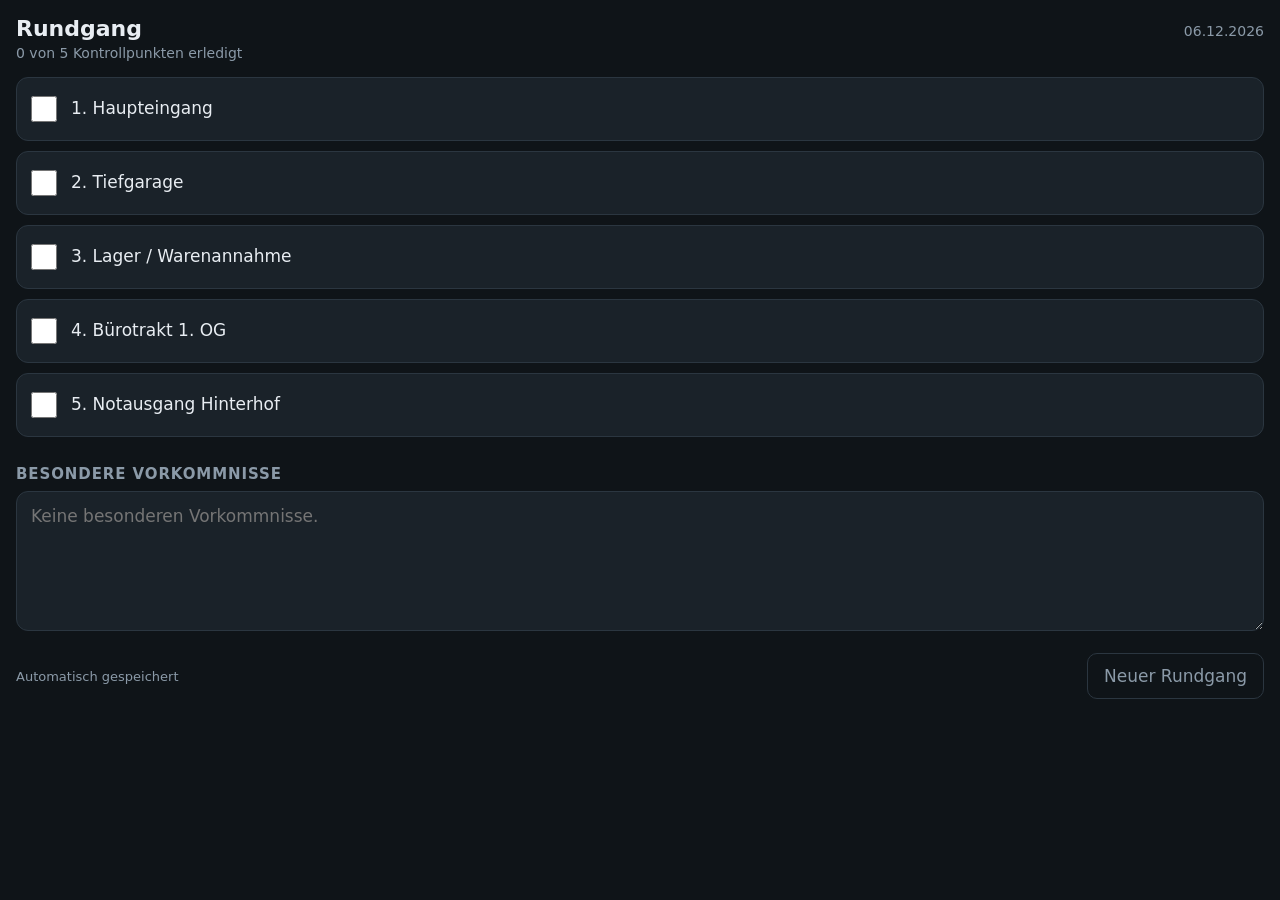
==== index.html @ 2cffe793 "Erste Version der Rundgang-App Einfache Web-App fuer Sicherheitsrundgaenge, die im Handy-Browser lae" ====
<!DOCTYPE html>
<html lang="de">
<head>
<meta charset="utf-8">
<meta name="viewport" content="width=device-width, initial-scale=1, viewport-fit=cover">
<meta name="theme-color" content="#0f1418">
<title>Rundgang</title>
<link rel="manifest" href="manifest.webmanifest">
<link rel="icon" href="icon.svg" type="image/svg+xml">
<style>
  :root {
    --bg: #0f1418;
    --card: #1a2229;
    --card-done: #16301f;
    --line: #2b3640;
    --text: #e8edf2;
    --muted: #8b9aa8;
    --accent: #35c46a;
  }

  * { box-sizing: border-box; }

  body {
    margin: 0;
    padding: 16px 16px calc(32px + env(safe-area-inset-bottom));
    background: var(--bg);
    color: var(--text);
    font-family: system-ui, -apple-system, "Segoe UI", Roboto, sans-serif;
    font-size: 17px;
    -webkit-text-size-adjust: 100%;
  }

  header {
    display: flex;
    align-items: baseline;
    justify-content: space-between;
    gap: 12px;
    margin-bottom: 4px;
  }

  h1 { font-size: 22px; margin: 0; }

  #datum { color: var(--muted); font-size: 14px; }

  #fortschritt {
    color: var(--muted);
    font-size: 14px;
    margin: 0 0 16px;
  }

  /* --- Kontrollpunkte --- */
  ul { list-style: none; margin: 0; padding: 0; }

  li { margin-bottom: 10px; }

  label {
    display: flex;
    align-items: center;
    gap: 14px;
    background: var(--card);
    border: 1px solid var(--line);
    border-radius: 12px;
    padding: 16px 14px;
    cursor: pointer;
    /* Große Fläche = mit Handschuhen bedienbar */
    min-height: 64px;
    -webkit-tap-highlight-color: transparent;
  }

  input[type="checkbox"] {
    width: 26px;
    height: 26px;
    flex: 0 0 auto;
    accent-color: var(--accent);
    margin: 0;
  }

  .punkt { display: flex; flex-direction: column; gap: 2px; }

  .name { line-height: 1.3; }

  .zeit { font-size: 13px; color: var(--muted); }

  label:has(input:checked) {
    background: var(--card-done);
    border-color: var(--accent);
  }

  label:has(input:checked) .name {
    color: var(--muted);
    text-decoration: line-through;
  }

  /* --- Vorkommnisse --- */
  h2 {
    font-size: 15px;
    text-transform: uppercase;
    letter-spacing: .06em;
    color: var(--muted);
    margin: 28px 0 8px;
  }

  textarea {
    width: 100%;
    min-height: 140px;
    background: var(--card);
    border: 1px solid var(--line);
    border-radius: 12px;
    color: var(--text);
    font: inherit;
    padding: 14px;
    resize: vertical;
  }

  textarea:focus, input:focus-visible, button:focus-visible {
    outline: 2px solid var(--accent);
    outline-offset: 2px;
  }

  footer {
    display: flex;
    align-items: center;
    justify-content: space-between;
    gap: 12px;
    margin-top: 18px;
  }

  #status { color: var(--muted); font-size: 13px; }

  button {
    background: transparent;
    color: var(--muted);
    border: 1px solid var(--line);
    border-radius: 10px;
    padding: 12px 16px;
    font: inherit;
    cursor: pointer;
  }
</style>
</head>
<body>

<header>
  <h1>Rundgang</h1>
  <span id="datum"></span>
</header>
<p id="fortschritt"></p>

<ul id="liste"></ul>

<h2>Besondere Vorkommnisse</h2>
<textarea id="vorkommnisse" placeholder="Keine besonderen Vorkommnisse."></textarea>

<footer>
  <span id="status">Automatisch gespeichert</span>
  <button id="neu" type="button">Neuer Rundgang</button>
</footer>

<script>
// Die 5 Kontrollpunkte. Zum Ändern einfach die Texte hier anpassen.
const KONTROLLPUNKTE = [
  "Haupteingang",
  "Tiefgarage",
  "Lager / Warenannahme",
  "Bürotrakt 1. OG",
  "Notausgang Hinterhof"
];

const SPEICHER = "rundgang.v1";
const liste = document.getElementById("liste");
const feldVorkommnisse = document.getElementById("vorkommnisse");
const fortschritt = document.getElementById("fortschritt");

// Gespeicherten Stand laden – sonst leerer Rundgang.
let daten = laden();

function laden() {
  try {
    const roh = localStorage.getItem(SPEICHER);
    if (roh) return JSON.parse(roh);
  } catch (e) {
    // Kaputte Daten ignorieren und frisch anfangen.
  }
  return leererRundgang();
}

function leererRundgang() {
  return {
    begonnen: new Date().toISOString(),
    punkte: KONTROLLPUNKTE.map(name => ({ name, erledigt: false, zeit: null })),
    vorkommnisse: ""
  };
}

function speichern() {
  localStorage.setItem(SPEICHER, JSON.stringify(daten));
}

function uhrzeit(iso) {
  return new Date(iso).toLocaleTimeString("de-DE", { hour: "2-digit", minute: "2-digit" });
}

function zeichnen() {
  document.getElementById("datum").textContent =
    new Date(daten.begonnen).toLocaleDateString("de-DE", {
      day: "2-digit", month: "2-digit", year: "numeric"
    });

  liste.replaceChildren();

  daten.punkte.forEach((punkt, i) => {
    const li = document.createElement("li");
    const label = document.createElement("label");

    const box = document.createElement("input");
    box.type = "checkbox";
    box.checked = punkt.erledigt;
    box.addEventListener("change", () => abhaken(i, box.checked));

    const spalte = document.createElement("div");
    spalte.className = "punkt";

    const name = document.createElement("span");
    name.className = "name";
    name.textContent = (i + 1) + ". " + punkt.name;

    const zeit = document.createElement("span");
    zeit.className = "zeit";
    zeit.textContent = punkt.zeit ? "kontrolliert um " + uhrzeit(punkt.zeit) + " Uhr" : "";

    spalte.append(name, zeit);
    label.append(box, spalte);
    li.append(label);
    liste.append(li);
  });

  const erledigt = daten.punkte.filter(p => p.erledigt).length;
  fortschritt.textContent = erledigt + " von " + daten.punkte.length + " Kontrollpunkten erledigt";
}

function abhaken(i, erledigt) {
  daten.punkte[i].erledigt = erledigt;
  // Uhrzeit festhalten – ein Haken ohne Zeitstempel ist als Nachweis wertlos.
  daten.punkte[i].zeit = erledigt ? new Date().toISOString() : null;
  speichern();
  zeichnen();
}

feldVorkommnisse.addEventListener("input", () => {
  daten.vorkommnisse = feldVorkommnisse.value;
  speichern();
});

document.getElementById("neu").addEventListener("click", () => {
  if (!confirm("Neuen Rundgang starten? Der aktuelle Stand wird gelöscht.")) return;
  daten = leererRundgang();
  feldVorkommnisse.value = "";
  speichern();
  zeichnen();
});

feldVorkommnisse.value = daten.vorkommnisse || "";
zeichnen();

// Service Worker: macht die App offline nutzbar (Tiefgarage, Keller, kein Netz).
if ("serviceWorker" in navigator) {
  navigator.serviceWorker.register("sw.js").catch(() => {});
}
</script>
</body>
</html>
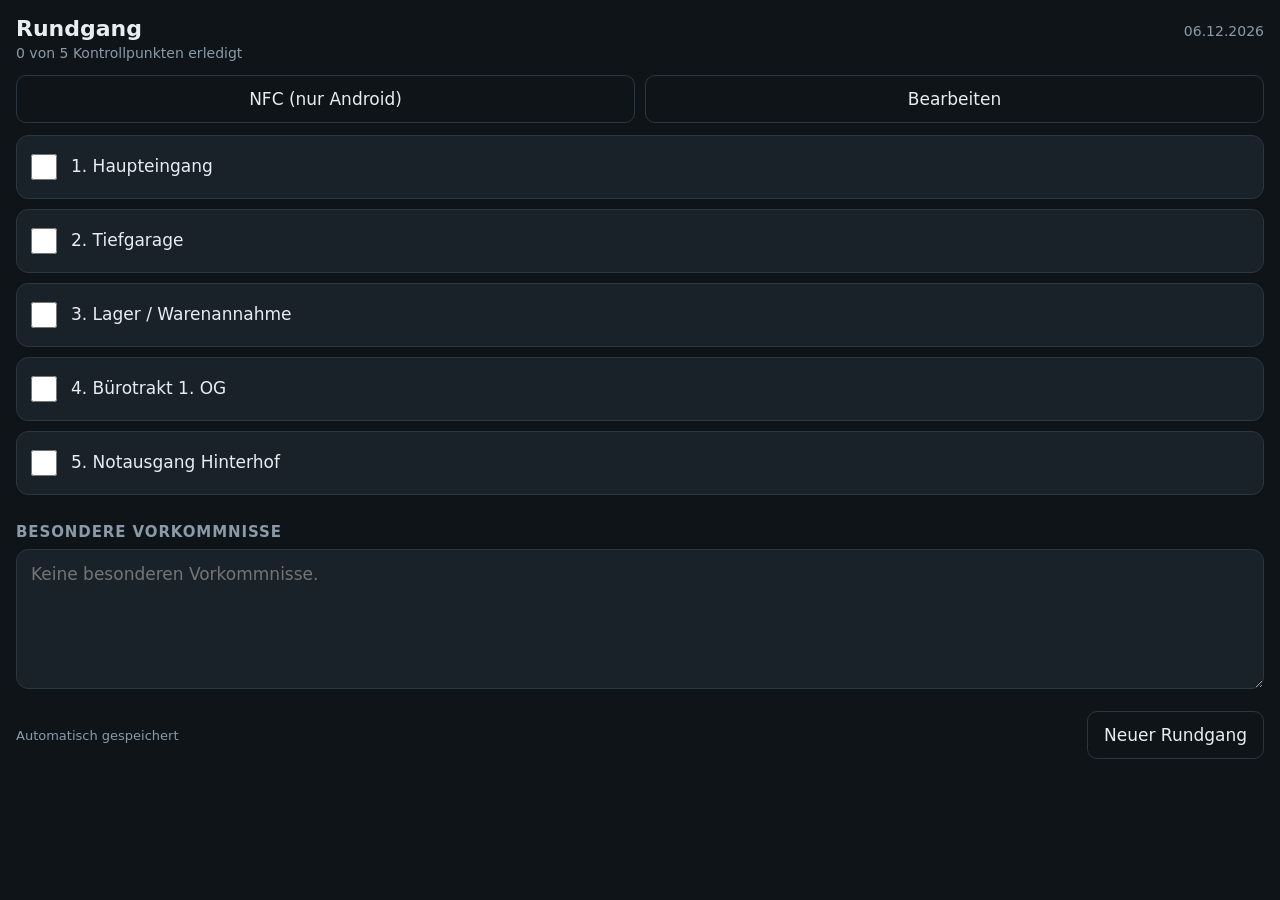
==== commit 4cd26330: "NFC-Kontrollpunkte und Bearbeiten-Modus Kontrollpunkte sind jetzt in der App selbst pflegbar und koe" ====
--- a/index.html
+++ b/index.html
@@ -7,136 +7,7 @@
 <title>Rundgang</title>
 <link rel="manifest" href="manifest.webmanifest">
 <link rel="icon" href="icon.svg" type="image/svg+xml">
-<style>
-  :root {
-    --bg: #0f1418;
-    --card: #1a2229;
-    --card-done: #16301f;
-    --line: #2b3640;
-    --text: #e8edf2;
-    --muted: #8b9aa8;
-    --accent: #35c46a;
-  }
-
-  * { box-sizing: border-box; }
-
-  body {
-    margin: 0;
-    padding: 16px 16px calc(32px + env(safe-area-inset-bottom));
-    background: var(--bg);
-    color: var(--text);
-    font-family: system-ui, -apple-system, "Segoe UI", Roboto, sans-serif;
-    font-size: 17px;
-    -webkit-text-size-adjust: 100%;
-  }
-
-  header {
-    display: flex;
-    align-items: baseline;
-    justify-content: space-between;
-    gap: 12px;
-    margin-bottom: 4px;
-  }
-
-  h1 { font-size: 22px; margin: 0; }
-
-  #datum { color: var(--muted); font-size: 14px; }
-
-  #fortschritt {
-    color: var(--muted);
-    font-size: 14px;
-    margin: 0 0 16px;
-  }
-
-  /* --- Kontrollpunkte --- */
-  ul { list-style: none; margin: 0; padding: 0; }
-
-  li { margin-bottom: 10px; }
-
-  label {
-    display: flex;
-    align-items: center;
-    gap: 14px;
-    background: var(--card);
-    border: 1px solid var(--line);
-    border-radius: 12px;
-    padding: 16px 14px;
-    cursor: pointer;
-    /* Große Fläche = mit Handschuhen bedienbar */
-    min-height: 64px;
-    -webkit-tap-highlight-color: transparent;
-  }
-
-  input[type="checkbox"] {
-    width: 26px;
-    height: 26px;
-    flex: 0 0 auto;
-    accent-color: var(--accent);
-    margin: 0;
-  }
-
-  .punkt { display: flex; flex-direction: column; gap: 2px; }
-
-  .name { line-height: 1.3; }
-
-  .zeit { font-size: 13px; color: var(--muted); }
-
-  label:has(input:checked) {
-    background: var(--card-done);
-    border-color: var(--accent);
-  }
-
-  label:has(input:checked) .name {
-    color: var(--muted);
-    text-decoration: line-through;
-  }
-
-  /* --- Vorkommnisse --- */
-  h2 {
-    font-size: 15px;
-    text-transform: uppercase;
-    letter-spacing: .06em;
-    color: var(--muted);
-    margin: 28px 0 8px;
-  }
-
-  textarea {
-    width: 100%;
-    min-height: 140px;
-    background: var(--card);
-    border: 1px solid var(--line);
-    border-radius: 12px;
-    color: var(--text);
-    font: inherit;
-    padding: 14px;
-    resize: vertical;
-  }
-
-  textarea:focus, input:focus-visible, button:focus-visible {
-    outline: 2px solid var(--accent);
-    outline-offset: 2px;
-  }
-
-  footer {
-    display: flex;
-    align-items: center;
-    justify-content: space-between;
-    gap: 12px;
-    margin-top: 18px;
-  }
-
-  #status { color: var(--muted); font-size: 13px; }
-
-  button {
-    background: transparent;
-    color: var(--muted);
-    border: 1px solid var(--line);
-    border-radius: 10px;
-    padding: 12px 16px;
-    font: inherit;
-    cursor: pointer;
-  }
-</style>
+<link rel="stylesheet" href="styles.css">
 </head>
 <body>
 
@@ -146,7 +17,16 @@
 </header>
 <p id="fortschritt"></p>
 
+<div id="nfcLeiste">
+  <button id="nfcScan" type="button" aria-pressed="false">NFC-Scan starten</button>
+  <button id="bearbeiten" type="button" aria-pressed="false">Bearbeiten</button>
+</div>
+
+<p id="meldung" role="status"></p>
+
 <ul id="liste"></ul>
+
+<button id="punktHinzu" class="klein" type="button" hidden>+ Kontrollpunkt hinzufügen</button>
 
 <h2>Besondere Vorkommnisse</h2>
 <textarea id="vorkommnisse" placeholder="Keine besonderen Vorkommnisse."></textarea>
@@ -156,116 +36,6 @@
   <button id="neu" type="button">Neuer Rundgang</button>
 </footer>
 
-<script>
-// Die 5 Kontrollpunkte. Zum Ändern einfach die Texte hier anpassen.
-const KONTROLLPUNKTE = [
-  "Haupteingang",
-  "Tiefgarage",
-  "Lager / Warenannahme",
-  "Bürotrakt 1. OG",
-  "Notausgang Hinterhof"
-];
-
-const SPEICHER = "rundgang.v1";
-const liste = document.getElementById("liste");
-const feldVorkommnisse = document.getElementById("vorkommnisse");
-const fortschritt = document.getElementById("fortschritt");
-
-// Gespeicherten Stand laden – sonst leerer Rundgang.
-let daten = laden();
-
-function laden() {
-  try {
-    const roh = localStorage.getItem(SPEICHER);
-    if (roh) return JSON.parse(roh);
-  } catch (e) {
-    // Kaputte Daten ignorieren und frisch anfangen.
-  }
-  return leererRundgang();
-}
-
-function leererRundgang() {
-  return {
-    begonnen: new Date().toISOString(),
-    punkte: KONTROLLPUNKTE.map(name => ({ name, erledigt: false, zeit: null })),
-    vorkommnisse: ""
-  };
-}
-
-function speichern() {
-  localStorage.setItem(SPEICHER, JSON.stringify(daten));
-}
-
-function uhrzeit(iso) {
-  return new Date(iso).toLocaleTimeString("de-DE", { hour: "2-digit", minute: "2-digit" });
-}
-
-function zeichnen() {
-  document.getElementById("datum").textContent =
-    new Date(daten.begonnen).toLocaleDateString("de-DE", {
-      day: "2-digit", month: "2-digit", year: "numeric"
-    });
-
-  liste.replaceChildren();
-
-  daten.punkte.forEach((punkt, i) => {
-    const li = document.createElement("li");
-    const label = document.createElement("label");
-
-    const box = document.createElement("input");
-    box.type = "checkbox";
-    box.checked = punkt.erledigt;
-    box.addEventListener("change", () => abhaken(i, box.checked));
-
-    const spalte = document.createElement("div");
-    spalte.className = "punkt";
-
-    const name = document.createElement("span");
-    name.className = "name";
-    name.textContent = (i + 1) + ". " + punkt.name;
-
-    const zeit = document.createElement("span");
-    zeit.className = "zeit";
-    zeit.textContent = punkt.zeit ? "kontrolliert um " + uhrzeit(punkt.zeit) + " Uhr" : "";
-
-    spalte.append(name, zeit);
-    label.append(box, spalte);
-    li.append(label);
-    liste.append(li);
-  });
-
-  const erledigt = daten.punkte.filter(p => p.erledigt).length;
-  fortschritt.textContent = erledigt + " von " + daten.punkte.length + " Kontrollpunkten erledigt";
-}
-
-function abhaken(i, erledigt) {
-  daten.punkte[i].erledigt = erledigt;
-  // Uhrzeit festhalten – ein Haken ohne Zeitstempel ist als Nachweis wertlos.
-  daten.punkte[i].zeit = erledigt ? new Date().toISOString() : null;
-  speichern();
-  zeichnen();
-}
-
-feldVorkommnisse.addEventListener("input", () => {
-  daten.vorkommnisse = feldVorkommnisse.value;
-  speichern();
-});
-
-document.getElementById("neu").addEventListener("click", () => {
-  if (!confirm("Neuen Rundgang starten? Der aktuelle Stand wird gelöscht.")) return;
-  daten = leererRundgang();
-  feldVorkommnisse.value = "";
-  speichern();
-  zeichnen();
-});
-
-feldVorkommnisse.value = daten.vorkommnisse || "";
-zeichnen();
-
-// Service Worker: macht die App offline nutzbar (Tiefgarage, Keller, kein Netz).
-if ("serviceWorker" in navigator) {
-  navigator.serviceWorker.register("sw.js").catch(() => {});
-}
-</script>
+<script src="app.js"></script>
 </body>
 </html>
--- a/styles.css
+++ b/styles.css
@@ -0,0 +1,177 @@
+:root {
+  --bg: #0f1418;
+  --card: #1a2229;
+  --card-done: #16301f;
+  --line: #2b3640;
+  --text: #e8edf2;
+  --muted: #8b9aa8;
+  --accent: #35c46a;
+  --warn: #e0a33a;
+}
+
+* { box-sizing: border-box; }
+
+body {
+  margin: 0;
+  padding: 16px 16px calc(32px + env(safe-area-inset-bottom));
+  background: var(--bg);
+  color: var(--text);
+  font-family: system-ui, -apple-system, "Segoe UI", Roboto, sans-serif;
+  font-size: 17px;
+  -webkit-text-size-adjust: 100%;
+}
+
+header {
+  display: flex;
+  align-items: baseline;
+  justify-content: space-between;
+  gap: 12px;
+}
+
+h1 { font-size: 22px; margin: 0; }
+
+#datum { color: var(--muted); font-size: 14px; }
+
+#fortschritt { color: var(--muted); font-size: 14px; margin: 4px 0 14px; }
+
+/* --- Knöpfe --- */
+button {
+  background: transparent;
+  color: var(--text);
+  border: 1px solid var(--line);
+  border-radius: 10px;
+  padding: 12px 16px;
+  font: inherit;
+  cursor: pointer;
+  min-height: 48px;
+  -webkit-tap-highlight-color: transparent;
+}
+
+button.haupt {
+  background: var(--accent);
+  border-color: var(--accent);
+  color: #08130c;
+  font-weight: 600;
+  width: 100%;
+}
+
+button.klein {
+  min-height: 40px;
+  padding: 8px 12px;
+  font-size: 15px;
+  color: var(--muted);
+}
+
+button.gefahr { color: #e07070; border-color: #4a2b2b; }
+
+button[aria-pressed="true"] { border-color: var(--accent); color: var(--accent); }
+
+button:focus-visible, input:focus-visible, textarea:focus-visible {
+  outline: 2px solid var(--accent);
+  outline-offset: 2px;
+}
+
+/* --- NFC-Leiste --- */
+#nfcLeiste { display: flex; gap: 10px; margin-bottom: 12px; }
+
+#nfcLeiste button { flex: 1; }
+
+#meldung {
+  display: none;
+  background: var(--card);
+  border: 1px solid var(--line);
+  border-left: 4px solid var(--accent);
+  border-radius: 8px;
+  padding: 12px 14px;
+  font-size: 15px;
+  margin-bottom: 12px;
+}
+
+#meldung.sichtbar { display: block; }
+
+#meldung.warnung { border-left-color: var(--warn); }
+
+/* --- Kontrollpunkte --- */
+ul { list-style: none; margin: 0; padding: 0; }
+
+li { margin-bottom: 10px; }
+
+.zeile {
+  display: flex;
+  align-items: center;
+  gap: 14px;
+  background: var(--card);
+  border: 1px solid var(--line);
+  border-radius: 12px;
+  padding: 14px;
+  min-height: 64px;
+}
+
+label.zeile { cursor: pointer; -webkit-tap-highlight-color: transparent; }
+
+input[type="checkbox"] {
+  width: 26px;
+  height: 26px;
+  flex: 0 0 auto;
+  accent-color: var(--accent);
+  margin: 0;
+}
+
+.punkt { display: flex; flex-direction: column; gap: 2px; min-width: 0; flex: 1; }
+
+.name { line-height: 1.3; overflow-wrap: anywhere; }
+
+.zeit { font-size: 13px; color: var(--muted); }
+
+label.zeile:has(input:checked) { background: var(--card-done); border-color: var(--accent); }
+
+label.zeile:has(input:checked) .name { color: var(--muted); text-decoration: line-through; }
+
+/* --- Bearbeiten-Modus --- */
+.zeile input[type="text"] {
+  flex: 1;
+  min-width: 0;
+  background: #0d1216;
+  border: 1px solid var(--line);
+  border-radius: 8px;
+  color: var(--text);
+  font: inherit;
+  padding: 10px;
+}
+
+.tagZeile { display: flex; gap: 8px; margin-top: 8px; flex-wrap: wrap; }
+
+.tagInfo { font-size: 13px; color: var(--muted); align-self: center; }
+
+.tagInfo.hat { color: var(--accent); }
+
+/* --- Vorkommnisse --- */
+h2 {
+  font-size: 15px;
+  text-transform: uppercase;
+  letter-spacing: .06em;
+  color: var(--muted);
+  margin: 28px 0 8px;
+}
+
+textarea {
+  width: 100%;
+  min-height: 140px;
+  background: var(--card);
+  border: 1px solid var(--line);
+  border-radius: 12px;
+  color: var(--text);
+  font: inherit;
+  padding: 14px;
+  resize: vertical;
+}
+
+footer {
+  display: flex;
+  align-items: center;
+  justify-content: space-between;
+  gap: 12px;
+  margin-top: 18px;
+}
+
+#status { color: var(--muted); font-size: 13px; }
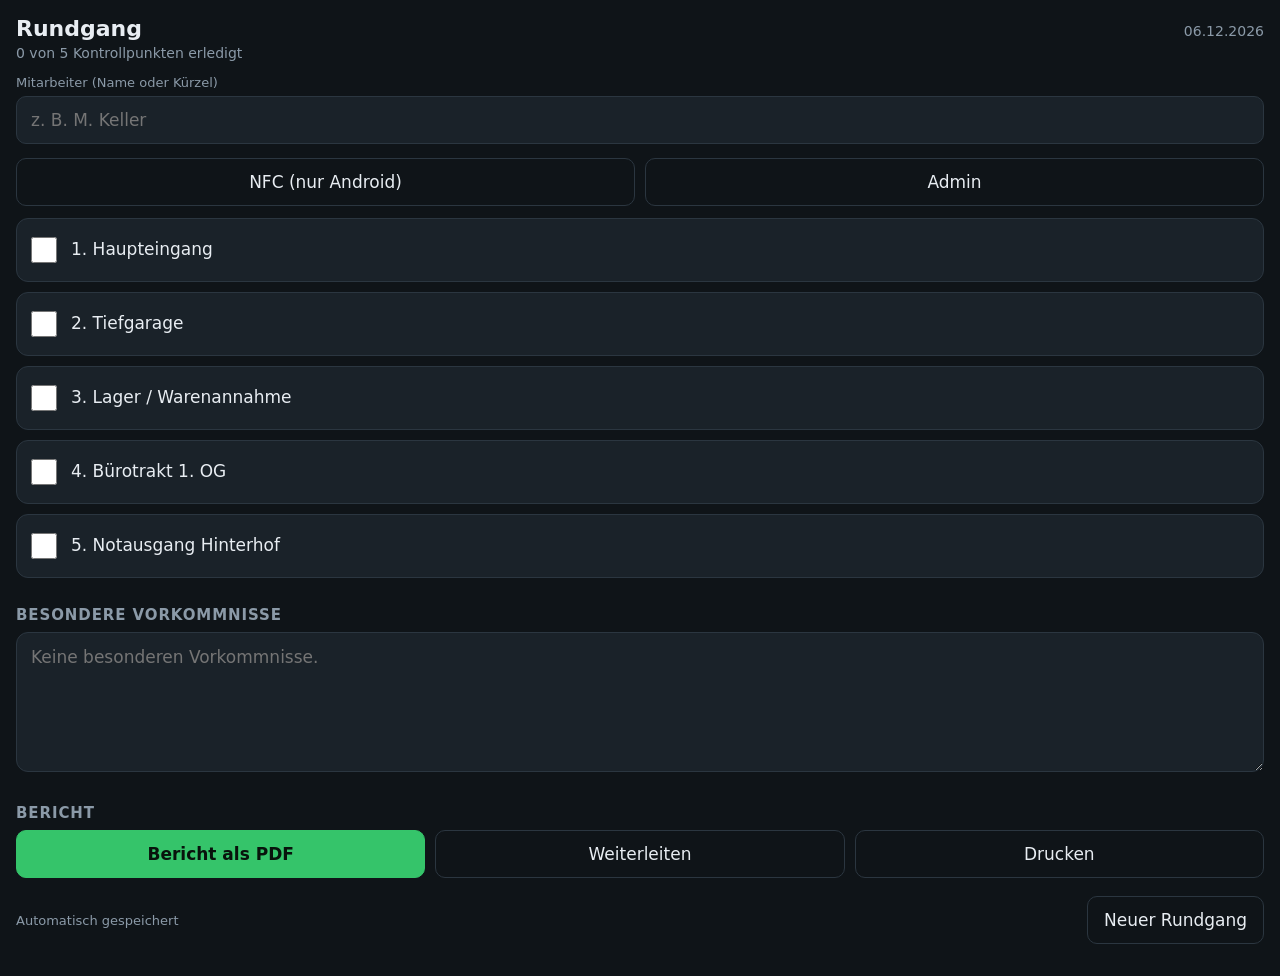
==== commit 97a17d70: "Admin-PIN, Mitarbeitername und Bericht als PDF - Admin-Bereich mit PIN (Standard 1234, aenderbar): K" ====
--- a/index.html
+++ b/index.html
@@ -11,31 +11,57 @@
 </head>
 <body>
 
-<header>
-  <h1>Rundgang</h1>
-  <span id="datum"></span>
-</header>
-<p id="fortschritt"></p>
+<div id="app">
+  <header>
+    <div>
+      <h1>Rundgang</h1>
+      <span id="objekt"></span>
+    </div>
+    <span id="datum"></span>
+  </header>
+  <p id="fortschritt"></p>
 
-<div id="nfcLeiste">
-  <button id="nfcScan" type="button" aria-pressed="false">NFC-Scan starten</button>
-  <button id="bearbeiten" type="button" aria-pressed="false">Bearbeiten</button>
+  <label class="feld" for="mitarbeiter">Mitarbeiter (Name oder Kürzel)</label>
+  <input id="mitarbeiter" type="text" autocomplete="name" placeholder="z. B. M. Keller">
+
+  <div class="knopfreihe">
+    <button id="nfcScan" type="button" aria-pressed="false">NFC-Scan starten</button>
+    <button id="admin" type="button" aria-pressed="false">Admin</button>
+  </div>
+
+  <p id="meldung" role="status"></p>
+
+  <ul id="liste"></ul>
+
+  <div id="adminBereich" hidden>
+    <button id="punktHinzu" class="klein" type="button">+ Kontrollpunkt hinzufügen</button>
+    <div class="knopfreihe umbruch">
+      <button id="objektAendern" class="klein" type="button">Objekt ändern</button>
+      <button id="pinAendern" class="klein" type="button">PIN ändern</button>
+      <button id="abmelden" class="klein" type="button">Abmelden</button>
+    </div>
+  </div>
+
+  <h2>Besondere Vorkommnisse</h2>
+  <textarea id="vorkommnisse" placeholder="Keine besonderen Vorkommnisse."></textarea>
+
+  <h2>Bericht</h2>
+  <div class="knopfreihe umbruch">
+    <button id="pdf" class="haupt" type="button">Bericht als PDF</button>
+    <button id="teilen" type="button">Weiterleiten</button>
+    <button id="drucken" type="button">Drucken</button>
+  </div>
+
+  <footer>
+    <span id="status">Automatisch gespeichert</span>
+    <button id="neu" type="button">Neuer Rundgang</button>
+  </footer>
 </div>
 
-<p id="meldung" role="status"></p>
+<!-- Wird nur beim Drucken sichtbar und vorher mit dem Bericht gefüllt. -->
+<div id="druck" aria-hidden="true"></div>
 
-<ul id="liste"></ul>
-
-<button id="punktHinzu" class="klein" type="button" hidden>+ Kontrollpunkt hinzufügen</button>
-
-<h2>Besondere Vorkommnisse</h2>
-<textarea id="vorkommnisse" placeholder="Keine besonderen Vorkommnisse."></textarea>
-
-<footer>
-  <span id="status">Automatisch gespeichert</span>
-  <button id="neu" type="button">Neuer Rundgang</button>
-</footer>
-
+<script src="pdf.js"></script>
 <script src="app.js"></script>
 </body>
 </html>
--- a/styles.css
+++ b/styles.css
@@ -30,7 +30,29 @@
 
 h1 { font-size: 22px; margin: 0; }
 
-#datum { color: var(--muted); font-size: 14px; }
+#objekt { color: var(--muted); font-size: 14px; }
+
+#datum { color: var(--muted); font-size: 14px; white-space: nowrap; }
+
+/* --- Mitarbeiterfeld --- */
+label.feld {
+  display: block;
+  font-size: 13px;
+  color: var(--muted);
+  margin-bottom: 6px;
+}
+
+#mitarbeiter {
+  width: 100%;
+  background: var(--card);
+  border: 1px solid var(--line);
+  border-radius: 10px;
+  color: var(--text);
+  font: inherit;
+  padding: 12px 14px;
+  margin-bottom: 14px;
+  min-height: 48px;
+}
 
 #fortschritt { color: var(--muted); font-size: 14px; margin: 4px 0 14px; }
 
@@ -71,10 +93,23 @@
   outline-offset: 2px;
 }
 
-/* --- NFC-Leiste --- */
-#nfcLeiste { display: flex; gap: 10px; margin-bottom: 12px; }
-
-#nfcLeiste button { flex: 1; }
+/* --- Knopfreihen --- */
+.knopfreihe { display: flex; gap: 10px; margin-bottom: 12px; }
+
+.knopfreihe button { flex: 1; }
+
+.knopfreihe.umbruch { flex-wrap: wrap; }
+
+.knopfreihe.umbruch button { flex: 1 1 120px; }
+
+#adminBereich {
+  border: 1px dashed var(--line);
+  border-radius: 12px;
+  padding: 12px;
+  margin-top: 4px;
+}
+
+#adminBereich #punktHinzu { width: 100%; margin-bottom: 10px; }
 
 #meldung {
   display: none;
@@ -175,3 +210,27 @@
 }
 
 #status { color: var(--muted); font-size: 13px; }
+
+/* --- Druckansicht --- */
+#druck { display: none; }
+
+@media print {
+  body { background: #fff; color: #000; padding: 0; font-size: 11pt; }
+
+  #app { display: none; }
+
+  #druck { display: block; }
+
+  #druck p {
+    margin: 0 0 3pt;
+    display: flex;
+    justify-content: space-between;
+    gap: 16pt;
+  }
+
+  #druck .d-titel { font-size: 17pt; font-weight: 700; margin-bottom: 10pt; }
+
+  #druck .d-kopf { font-weight: 700; margin-top: 8pt; }
+
+  #druck .d-klein { font-size: 8pt; color: #555; margin-top: 10pt; }
+}
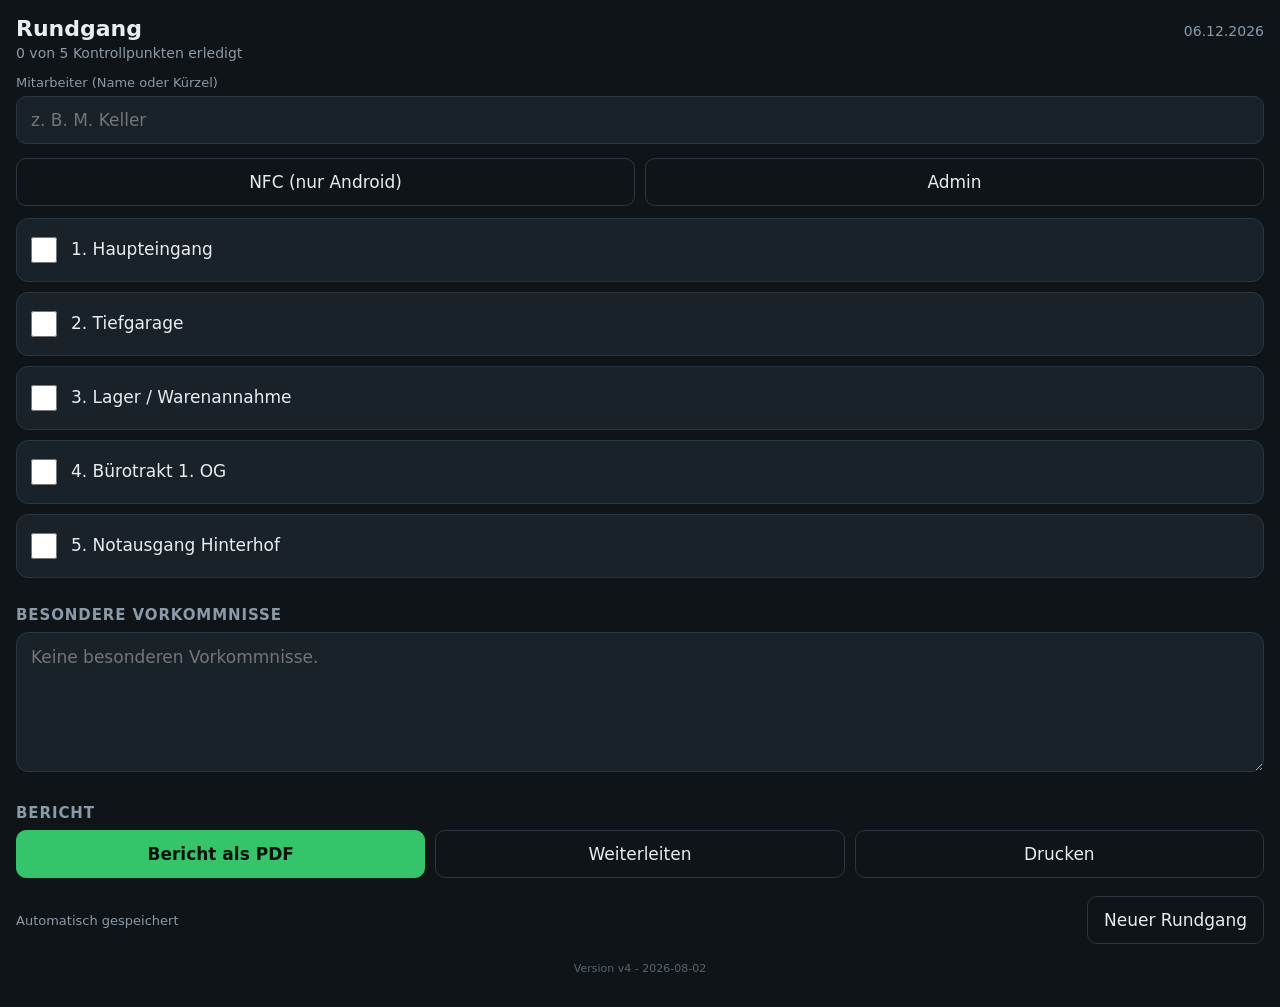
==== commit da12c3ca: "CNAME-Fehler beheben, Cache-Update-Problem loesen Ursache fuer "Updates kommen nicht an": die CNAME-" ====
--- a/index.html
+++ b/index.html
@@ -56,6 +56,7 @@
     <span id="status">Automatisch gespeichert</span>
     <button id="neu" type="button">Neuer Rundgang</button>
   </footer>
+  <p id="version"></p>
 </div>
 
 <!-- Wird nur beim Drucken sichtbar und vorher mit dem Bericht gefüllt. -->
--- a/styles.css
+++ b/styles.css
@@ -211,6 +211,8 @@
 
 #status { color: var(--muted); font-size: 13px; }
 
+#version { color: var(--muted); font-size: 11px; text-align: center; margin: 18px 0 0; opacity: .6; }
+
 /* --- Druckansicht --- */
 #druck { display: none; }
 
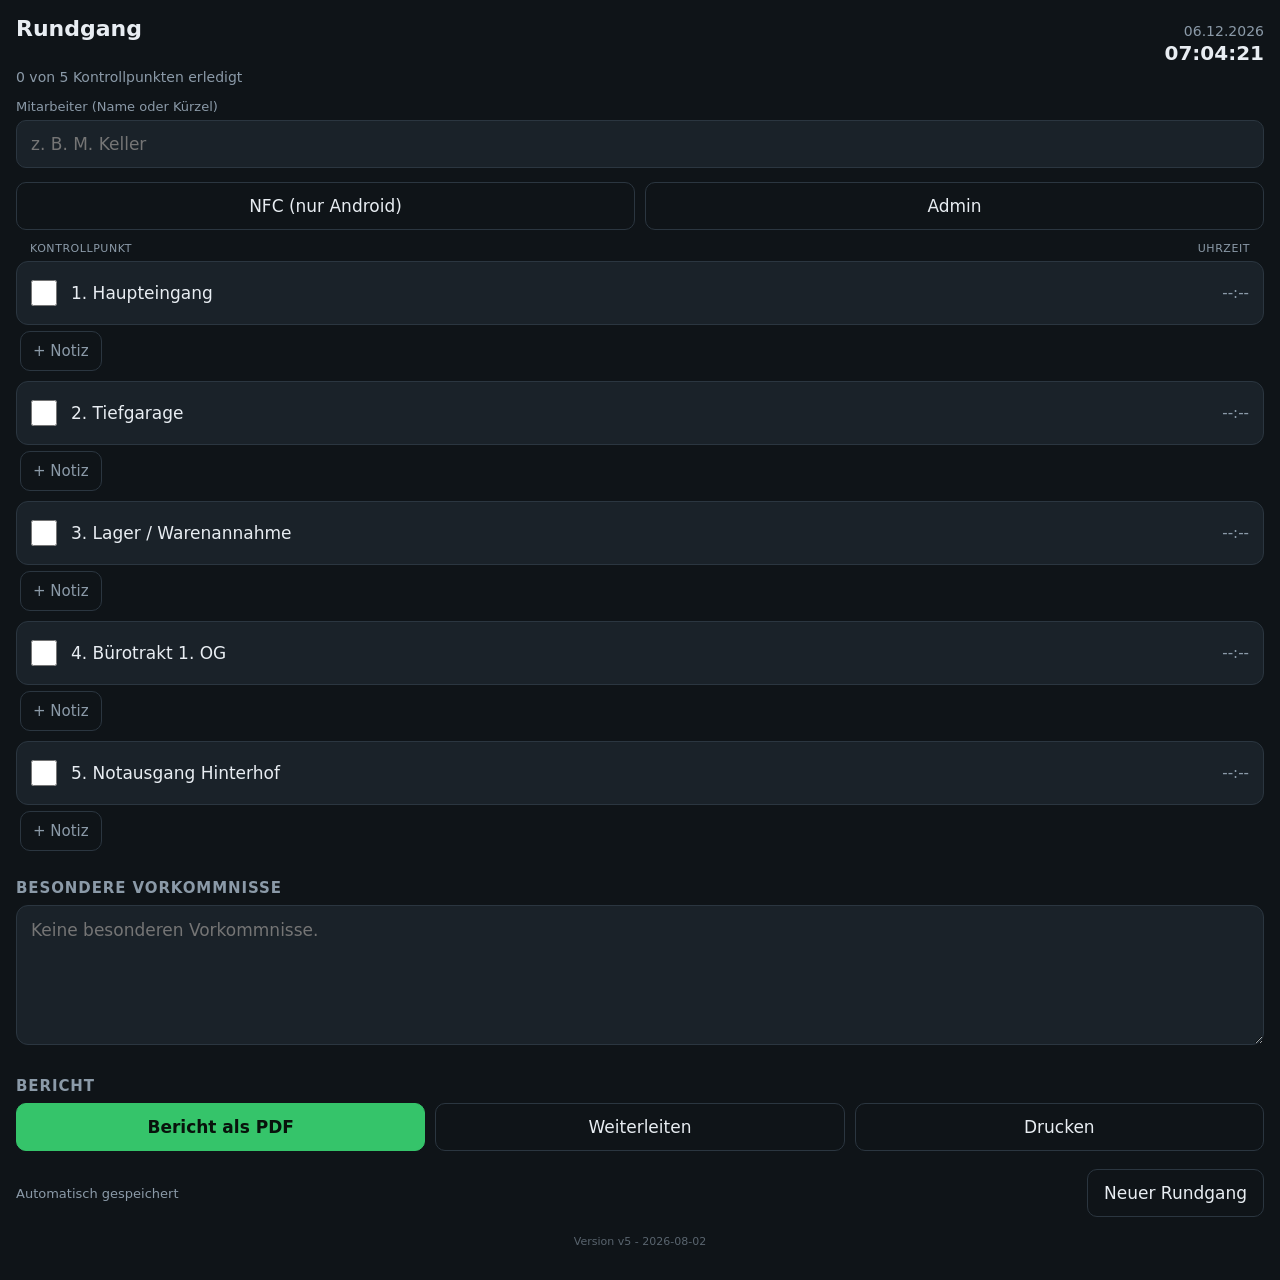
==== commit fef83198: "Notiz je Kontrollpunkt, deutsche Uhrzeit, klare Zeit-Spalte - Jeder Kontrollpunkt hat jetzt einen ei" ====
--- a/index.html
+++ b/index.html
@@ -17,7 +17,10 @@
       <h1>Rundgang</h1>
       <span id="objekt"></span>
     </div>
-    <span id="datum"></span>
+    <div class="datumUhr">
+      <span id="datum"></span>
+      <span id="uhr"></span>
+    </div>
   </header>
   <p id="fortschritt"></p>
 
@@ -31,6 +34,10 @@
 
   <p id="meldung" role="status"></p>
 
+  <div class="listeKopf" aria-hidden="true">
+    <span>Kontrollpunkt</span>
+    <span>Uhrzeit</span>
+  </div>
   <ul id="liste"></ul>
 
   <div id="adminBereich" hidden>
--- a/styles.css
+++ b/styles.css
@@ -32,7 +32,16 @@
 
 #objekt { color: var(--muted); font-size: 14px; }
 
+.datumUhr { display: flex; flex-direction: column; align-items: flex-end; gap: 2px; }
+
 #datum { color: var(--muted); font-size: 14px; white-space: nowrap; }
+
+#uhr {
+  font-variant-numeric: tabular-nums;
+  font-size: 20px;
+  font-weight: 600;
+  white-space: nowrap;
+}
 
 /* --- Mitarbeiterfeld --- */
 label.feld {
@@ -131,6 +140,17 @@
 
 li { margin-bottom: 10px; }
 
+.listeKopf {
+  display: flex;
+  justify-content: space-between;
+  padding: 0 14px;
+  margin-bottom: 6px;
+  font-size: 11px;
+  text-transform: uppercase;
+  letter-spacing: .05em;
+  color: var(--muted);
+}
+
 .zeile {
   display: flex;
   align-items: center;
@@ -142,7 +162,15 @@
   min-height: 64px;
 }
 
-label.zeile { cursor: pointer; -webkit-tap-highlight-color: transparent; }
+.ankreuzen {
+  display: flex;
+  align-items: center;
+  gap: 14px;
+  flex: 1;
+  min-width: 0;
+  cursor: pointer;
+  -webkit-tap-highlight-color: transparent;
+}
 
 input[type="checkbox"] {
   width: 26px;
@@ -156,11 +184,48 @@
 
 .name { line-height: 1.3; overflow-wrap: anywhere; }
 
-.zeit { font-size: 13px; color: var(--muted); }
-
-label.zeile:has(input:checked) { background: var(--card-done); border-color: var(--accent); }
-
-label.zeile:has(input:checked) .name { color: var(--muted); text-decoration: line-through; }
+.nfcHinweis { font-size: 13px; color: var(--muted); }
+
+.nfcHinweis:empty { display: none; }
+
+.uhrzeitSpalte {
+  font-variant-numeric: tabular-nums;
+  font-size: 15px;
+  color: var(--muted);
+  min-width: 52px;
+  text-align: right;
+  flex: 0 0 auto;
+}
+
+.uhrzeitSpalte.erledigt { color: var(--accent); font-weight: 600; }
+
+.zeile:has(input:checked) { background: var(--card-done); border-color: var(--accent); }
+
+.zeile:has(input:checked) .name { color: var(--muted); text-decoration: line-through; }
+
+/* --- Notiz je Kontrollpunkt --- */
+.notizZeile {
+  display: flex;
+  align-items: center;
+  gap: 10px;
+  flex-wrap: wrap;
+  padding: 6px 4px 0;
+}
+
+.notizText {
+  flex: 1 1 200px;
+  min-width: 0;
+  margin: 0;
+  font-size: 14px;
+  color: var(--text);
+  background: rgba(224, 163, 58, .12);
+  border-left: 3px solid var(--warn);
+  padding: 8px 10px;
+  border-radius: 6px;
+  overflow-wrap: anywhere;
+}
+
+.notizKnopf { flex: 0 0 auto; }
 
 /* --- Bearbeiten-Modus --- */
 .zeile input[type="text"] {
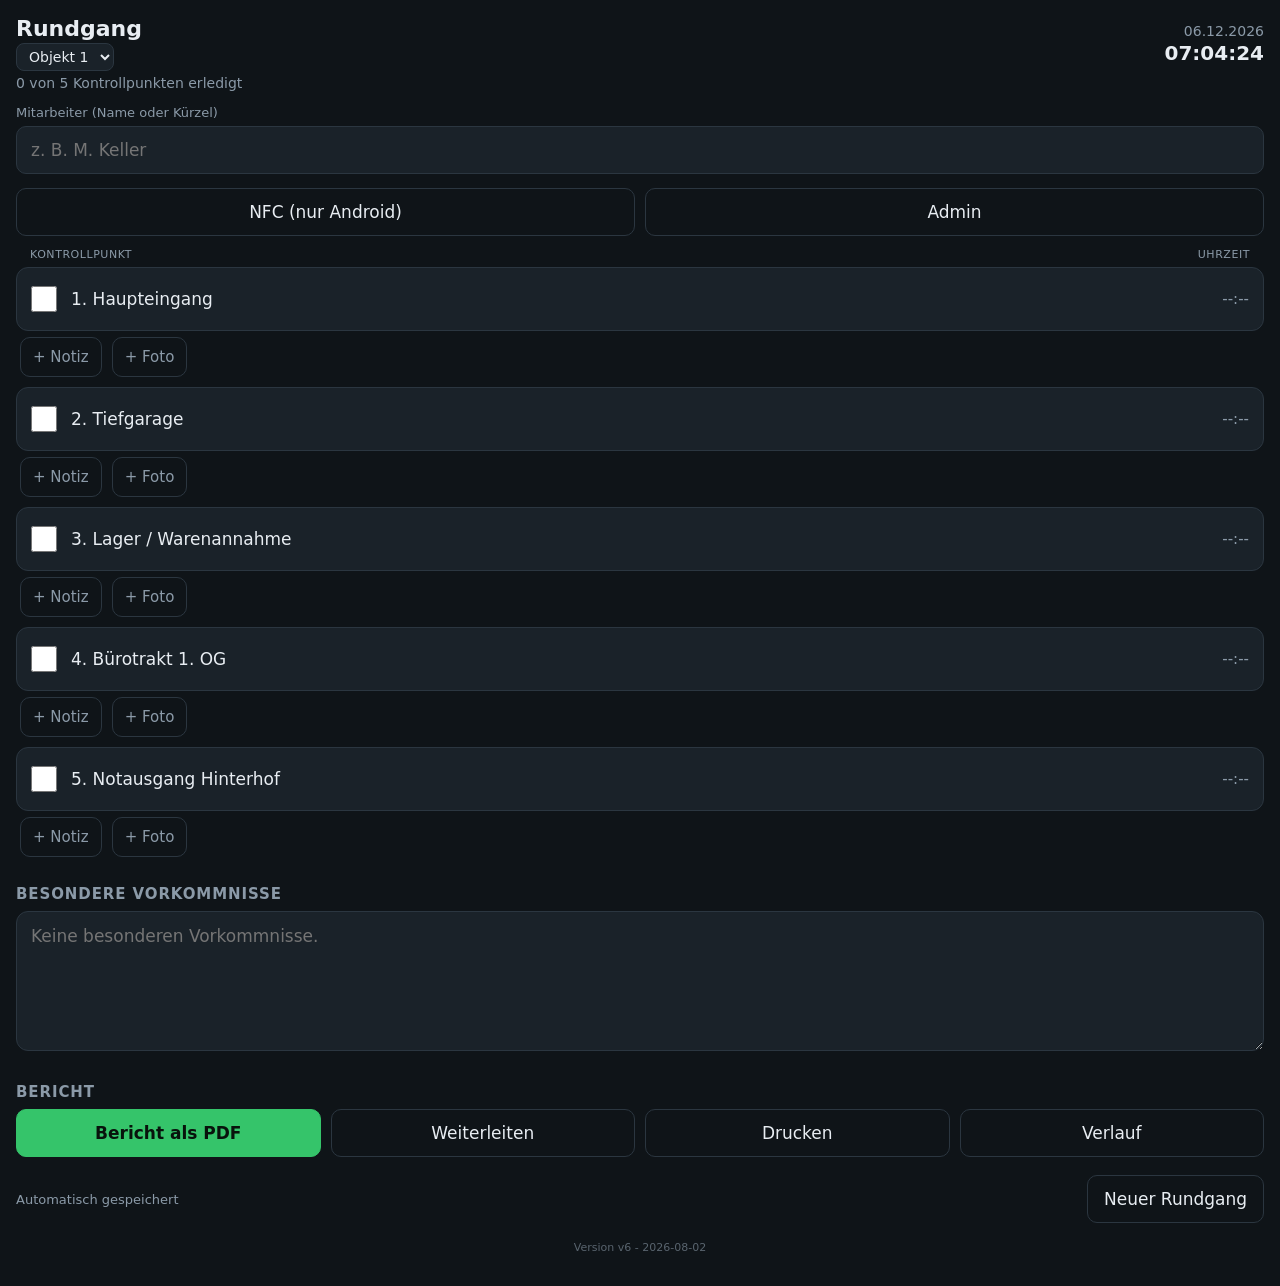
==== commit 78dc3478: "Mehrere Objekte, Fotos im Bericht, Verlauf, Warnung bei offenen Punkten Groesserer Umbau auf Wunsch:" ====
--- a/index.html
+++ b/index.html
@@ -15,7 +15,7 @@
   <header>
     <div>
       <h1>Rundgang</h1>
-      <span id="objekt"></span>
+      <select id="objektAuswahl" aria-label="Objekt auswählen"></select>
     </div>
     <div class="datumUhr">
       <span id="datum"></span>
@@ -43,7 +43,11 @@
   <div id="adminBereich" hidden>
     <button id="punktHinzu" class="klein" type="button">+ Kontrollpunkt hinzufügen</button>
     <div class="knopfreihe umbruch">
-      <button id="objektAendern" class="klein" type="button">Objekt ändern</button>
+      <button id="objektHinzufuegen" class="klein" type="button">+ Objekt</button>
+      <button id="objektUmbenennen" class="klein" type="button">Objekt umbenennen</button>
+      <button id="objektLoeschen" class="klein gefahr" type="button">Objekt löschen</button>
+    </div>
+    <div class="knopfreihe umbruch">
       <button id="pinAendern" class="klein" type="button">PIN ändern</button>
       <button id="abmelden" class="klein" type="button">Abmelden</button>
     </div>
@@ -57,6 +61,7 @@
     <button id="pdf" class="haupt" type="button">Bericht als PDF</button>
     <button id="teilen" type="button">Weiterleiten</button>
     <button id="drucken" type="button">Drucken</button>
+    <button id="verlauf" type="button">Verlauf</button>
   </div>
 
   <footer>
@@ -69,6 +74,12 @@
 <!-- Wird nur beim Drucken sichtbar und vorher mit dem Bericht gefüllt. -->
 <div id="druck" aria-hidden="true"></div>
 
+<dialog id="verlaufDialog">
+  <h2>Frühere Berichte</h2>
+  <ul id="verlaufListe"></ul>
+  <button id="verlaufSchliessen" class="klein" type="button">Schließen</button>
+</dialog>
+
 <script src="pdf.js"></script>
 <script src="app.js"></script>
 </body>
--- a/styles.css
+++ b/styles.css
@@ -30,7 +30,17 @@
 
 h1 { font-size: 22px; margin: 0; }
 
-#objekt { color: var(--muted); font-size: 14px; }
+#objektAuswahl {
+  background: var(--card);
+  color: var(--text);
+  border: 1px solid var(--line);
+  border-radius: 8px;
+  font: inherit;
+  font-size: 14px;
+  padding: 4px 8px;
+  margin-top: 2px;
+  max-width: 55vw;
+}
 
 .datumUhr { display: flex; flex-direction: column; align-items: flex-end; gap: 2px; }
 
@@ -203,8 +213,8 @@
 
 .zeile:has(input:checked) .name { color: var(--muted); text-decoration: line-through; }
 
-/* --- Notiz je Kontrollpunkt --- */
-.notizZeile {
+/* --- Notiz und Foto je Kontrollpunkt --- */
+.extraZeile {
   display: flex;
   align-items: center;
   gap: 10px;
@@ -225,7 +235,16 @@
   overflow-wrap: anywhere;
 }
 
-.notizKnopf { flex: 0 0 auto; }
+.fotoVorschau { margin: 8px 4px 0; }
+
+.fotoVorschau img {
+  display: block;
+  max-width: 180px;
+  max-height: 180px;
+  border-radius: 8px;
+  border: 1px solid var(--line);
+  margin-bottom: 6px;
+}
 
 /* --- Bearbeiten-Modus --- */
 .zeile input[type="text"] {
@@ -277,6 +296,37 @@
 #status { color: var(--muted); font-size: 13px; }
 
 #version { color: var(--muted); font-size: 11px; text-align: center; margin: 18px 0 0; opacity: .6; }
+
+/* --- Verlauf-Dialog --- */
+dialog {
+  background: var(--card);
+  color: var(--text);
+  border: 1px solid var(--line);
+  border-radius: 12px;
+  padding: 18px;
+  max-width: 92vw;
+  width: 420px;
+}
+
+dialog::backdrop { background: rgba(0, 0, 0, .6); }
+
+dialog h2 { margin: 0 0 12px; }
+
+#verlaufListe { list-style: none; margin: 0 0 14px; padding: 0; display: flex; flex-direction: column; gap: 8px; }
+
+.verlaufEintrag {
+  display: flex;
+  justify-content: space-between;
+  align-items: center;
+  gap: 10px;
+  background: #0d1216;
+  border: 1px solid var(--line);
+  border-radius: 8px;
+  padding: 10px 12px;
+  font-size: 14px;
+}
+
+.verlaufEintrag span { min-width: 0; overflow-wrap: anywhere; }
 
 /* --- Druckansicht --- */
 #druck { display: none; }
@@ -300,4 +350,6 @@
   #druck .d-kopf { font-weight: 700; margin-top: 8pt; }
 
   #druck .d-klein { font-size: 8pt; color: #555; margin-top: 10pt; }
-}
+
+  #druck .d-bild { display: block; max-width: 260pt; max-height: 320pt; margin: 4pt 0 8pt; }
+}
